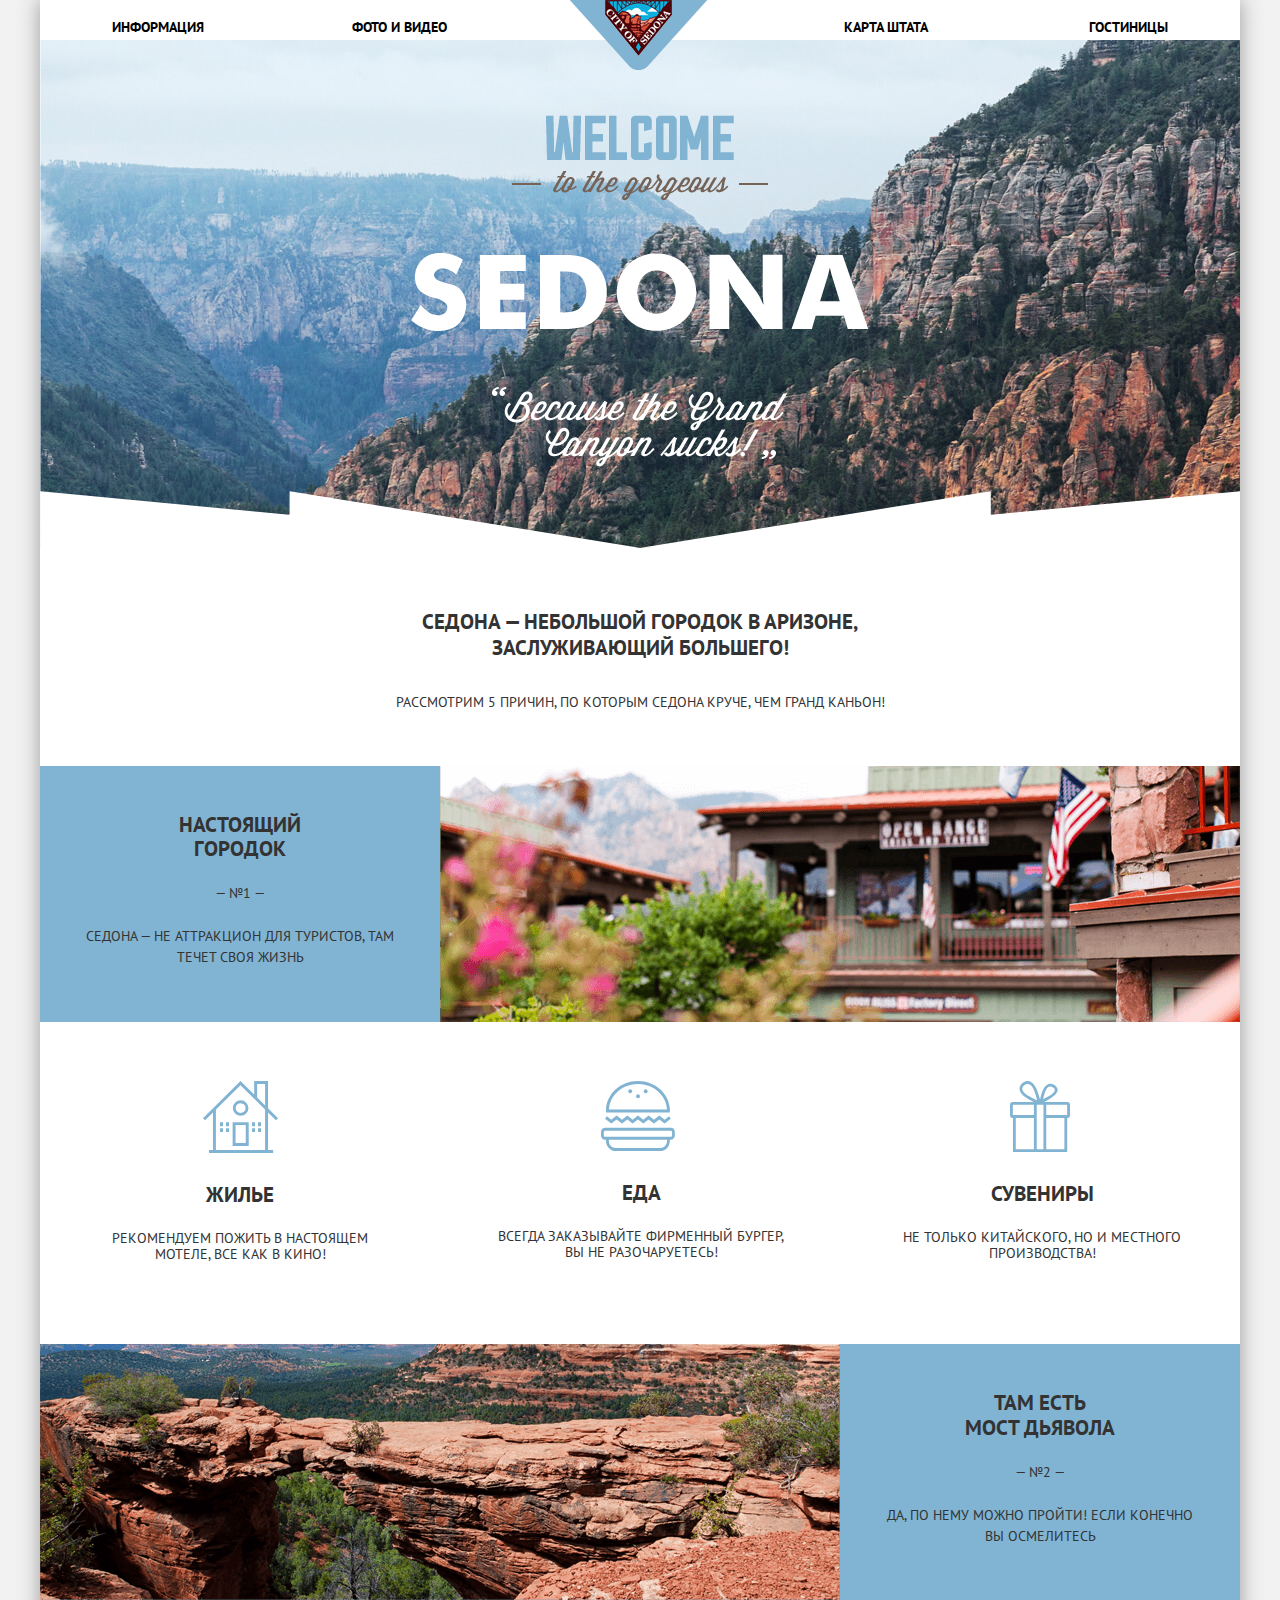
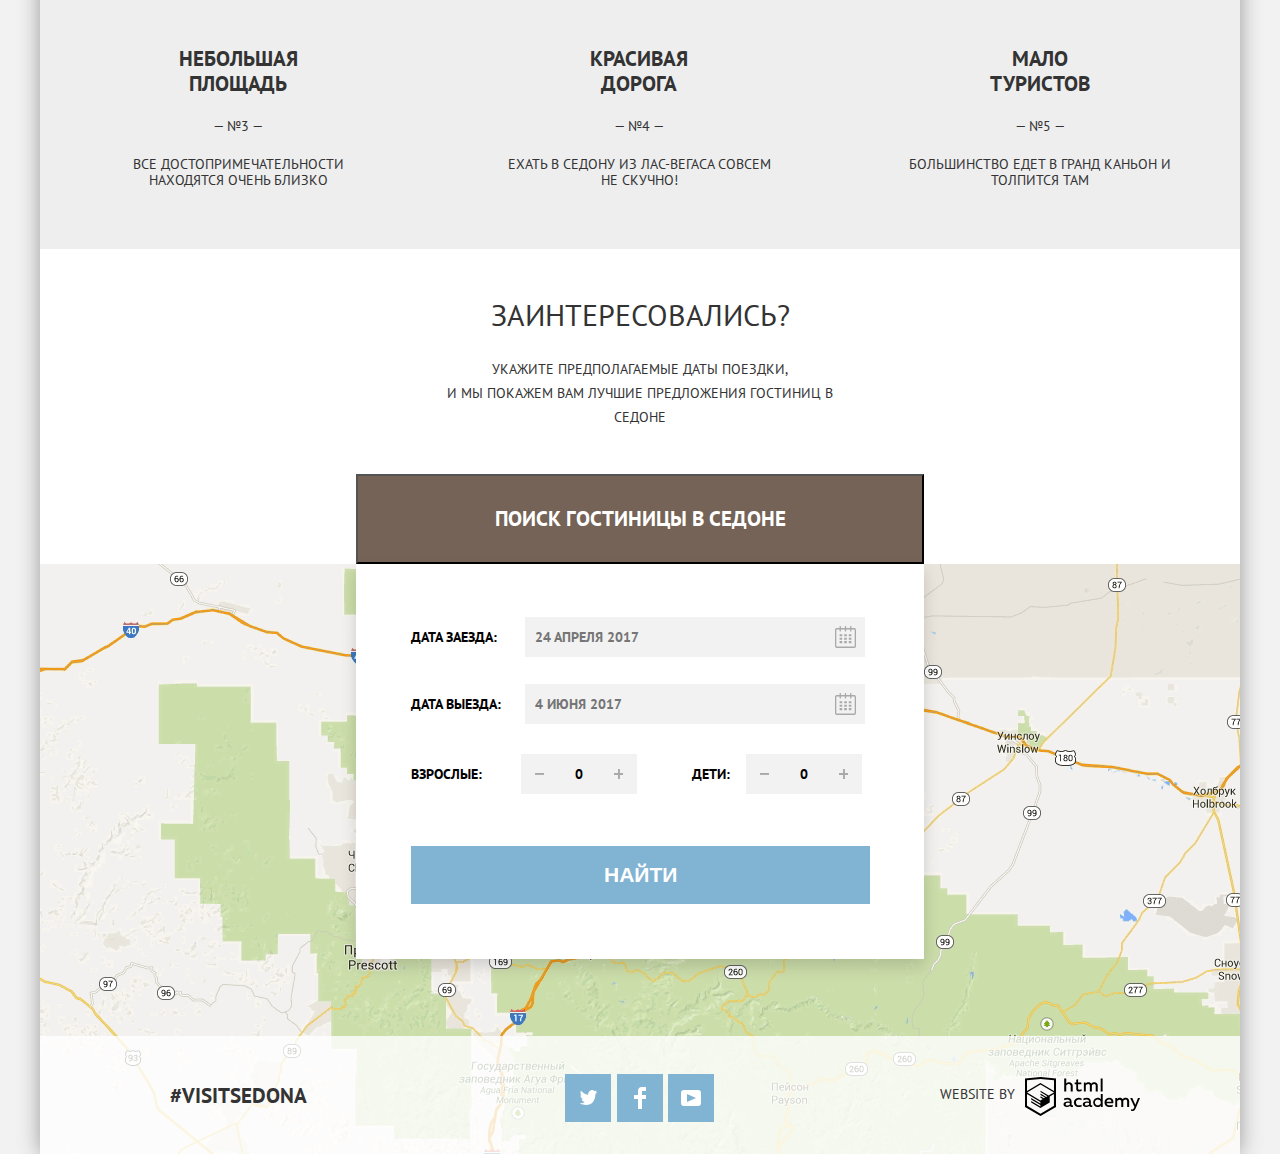
==== index.html @ ba8d563b "Initial commit" ====
<!DOCTYPE html>
<html lang="ru">
<head>
  <meta charset="utf-8">
  <title>Sedona</title>
  <link href="css/normalize.css" rel="stylesheet">
  <link href="https://fonts.googleapis.com/css?family=PT+Sans:400,700&amp;subset=cyrillic" rel="stylesheet">
  <link rel="StyleSheet" href="css/style.css" type="text/css">
</head>
<body>
  <div class="container">
    <header class="main-header">
      <a class="header-logo">
        <img src="img/logo.png" alt="Sedona">
      </a>
      <nav class="main-navigation">
        <ul class="site-navigation">
          <li><a href="#">Информация</a></li>
          <li><a href="#">Фото и видео</a></li>
          <li><a href="#">Карта штата</a></li>
          <li><a href="hotels.html">Гостиницы</a></li>
        </ul>
      </nav>
    </header>
    <div class="main-photo">
       <img src="img/sedona.png" alt="Welcome to the gorgeous Sedona"  width="458" height="352">
       <div class="photo-mask"></div>
    </div>
    <section class="info">
       <h2>Седона — небольшой городок в Аризоне, заслуживающий большего! </h2>
       <p>Рассмотрим 5 причин, по которым Седона круче, чем гранд каньон!</p>
    </section>
    <section class="advantage-long">
      <div class="advantage-great">
        <h2>Настоящий городок</h2>
        <p>— №1 —</p>
        <p>Седона — не аттракцион для туристов, там течет своя жизнь</p>
      </div>
      <div class="right-side">
        <img src="img/long1.png" alt="Аттракцион для туристов" width="800" height="256">
      </div>
    </section>
    <section class="features">
      <ul class="features-list">
        <li class="features-list-item">
          <div class="icon-house"></div>
          <h2>Жилье</h2>
          <p>Рекомендуем пожить в настоящем мотеле, все как в кино!</p>
        </li>
        <li class="features-list-item">
          <div class="icon-burger"></div>
          <h2>Еда</h2>
          <p>Всегда заказывайте Фирменный бургер, Вы не разочаруетесь!</p>
        </li>
        <li class="features-list-item">
          <div class="icon-present"></div>
          <h2>Сувениры</h2>
          <p>Не только китайского, но и местного производства!</p>
        </li>
      </ul>
    </section>
    <section class="advantage-long">
      <div class="left-side">
        <img src="img/long2.png" alt="Мост Дьявола"  width="800" height="256">
      </div>
      <div class="advantage-great">
        <h2>Там есть<br>Мост дьявола</h2>
        <p>— №2 —</p>
        <p>Да, по нему можно пройти! Если конечно вы осмелитесь</p>
      </div>
    </section>
    <section class="features">
      <ul class="features-less">
        <li class="features-less-item">
          <h2>Небольшая площадь</h2>
          <p>— №3 —</p>
          <p>Все достопримечательности находятся очень близко</p>
        </li>
        <li class="features-less-item">
          <h2>Красивая дорога</h2>
          <p>— №4 —</p>
          <p>Ехать в Седону из Лас-Вегаса совсем не скучно!</p>
        </li>
        <li class="features-less-item">
          <h2>Мало туристов</h2>
          <p>— №5 —</p>
          <p>Большинство едет в гранд каньон и толпится там</p>
        </li>
      </ul>
    </section>
    <section class="hotel-research">
      <p class="adv-title">Заинтересовались?</p>
      <p class="adv-blurb">Укажите предполагаемые даты поездки, <br> и мы покажем вам лучшие предложения гостиниц в седоне</p>
      <button class="destination-form" type="button">Поиск гостиницы В Cедоне</button>
      <form class="modal-form" action="#" method="post">
        <p>
          <label for="date-enter">Дата заезда:</label>
          <input id="date-enter" name="date" class="enter" type="text" value="" placeholder="24 апреля 2017">
          <button class="input-inline"> </button>
        </p>
        <p>
          <label for="date-exit">Дата выезда:</label>
          <input id="date-exit" name="date" class="exit" type="text" value="" placeholder="4 июня 2017">
          <button class="input-inline"> </button>
        </p>
        <div class="half-form">
          <p class="first-label">
            <label for="men">Взрослые:</label>
            <button class="form-minus" type="button">
              <svg class="svg-minus" xmlns="http://www.w3.org/2000/svg" width="9.917" height="1.917" viewBox="0 0 9.917 1.917">
                <path d="M0 0h9.917v1.917h-9.917z"></path>
              </svg>
            </button>
            <input class="form-men" id="men" type="text" value="0">
            <button class="form-plus" type="button">
              <svg class="svg-plus" xmlns="http://www.w3.org/2000/svg" width="9.917" height="9.917" viewBox="0 0 9.917 9.917">
                <path d="M9.917 4h-4v-4h-1.917v4h-4v1.917h4v4h1.917v-4h4z"></path>
              </svg>
            </button>
          </p>
          <p class="second-label">
            <label for="children">Дети:</label>
            <button class="form-minus" type="button">
              <svg class="svg-minus" xmlns="http://www.w3.org/2000/svg" width="9.917" height="1.917" viewBox="0 0 9.917 1.917">
                <path d="M0 0h9.917v1.917h-9.917z"></path>
              </svg>
            </button>
            <input class="form-children" id="children" type="text" value="0">
              <button class="form-plus" type="button">
                <svg class="svg-plus" xmlns="http://www.w3.org/2000/svg" width="9.917" height="9.917" viewBox="0 0 9.917 9.917">
                  <path d="M9.917 4h-4v-4h-1.917v4h-4v1.917h4v4h1.917v-4h4z"></path>
                </svg>
              </button>
          </p>
        </div>
        <button class="form-button" type="button">Найти</button>
      </form>
    </section>
    <section class="location">
      <iframe src="https://www.google.com/maps/embed?pb=!1m18!1m12!1m3!1d497670.94295836636!2d-112.11036700867096!3d34.970369541230816!2m3!1f0!2f0!3f0!3m2!1i1024!2i768!4f13.1!3m3!1m2!1s0x872da132f942b00d%3A0x5548c523fa6c8efd!2z0KHQtdC00L7QvdCwLCDQkNGA0LjQt9C-0L3QsCA4NjMzNiwg0KHQqNCQ!5e0!3m2!1sru!2sru!4v1487204715931" width="1200" height="593" style="border:0" allowfullscreen></iframe>
    </section>
    <footer class="footer-overlay">
      <p class="hashtag">
        <a href="#">#visitsedona</a>
      </p>
      <div class="social-footer">
        <div><a class="social-button tw" href="#"></a></div>
        <div><a class="social-button fb" href="#"></a></div>
        <div><a class="social-button yt" href="#"></a></div>
      </div>
      <div class="copyright">
        <p>website by</p>
        <a href="#" class="html-logo">
          <svg version="1.1" id="Layer_1" xmlns="http://www.w3.org/2000/svg" xmlns:xlink="http://www.w3.org/1999/xlink" width="115px" height="41px" x="0px" y="0px" viewBox="0 0 113.5 38.7" style="enable-background:new 0 0 113.5 38.7" xml:space="preserve">
            <title>HTML Academy</title>
            <path class="academy-logo" d="M46.8,28.2c0.2,0,0.4,0,0.6-0.1v1.4c-0.4,0.1-0.8,0.2-1.2,0.2c-0.7,0.1-1.4-0.3-1.8-1c-0.9,0.8-2.1,1.2-3.3,1.1
              c-1.6,0-3.1-0.9-3.1-2.7c0-2.2,2.1-2.9,3.9-2.9c0.8,0,1.5,0.1,2.3,0.3v-0.3c0-1.1-0.8-1.9-2.3-1.9c-1.1,0-2.2,0.2-3.2,0.7v-1.8
              c1.1-0.4,2.2-0.6,3.3-0.6c2.5,0,4,1.2,4,3.8v3.1c0,0.3,0.2,0.6,0.5,0.6L46.8,28.2z M40.1,27c0.1,0.8,0.7,1.4,1.5,1.3h0.1
              c0.9,0,1.9-0.3,2.5-1v-1.5c-0.6-0.1-1.3-0.2-1.9-0.2C41.3,25.6,40.1,25.9,40.1,27L40.1,27z M53.1,20.6c0.9,0,1.9,0.2,2.7,0.7v1.8
              c-0.7-0.5-1.6-0.7-2.4-0.7c-1.6-0.1-3,1-3.1,2.6c-0.1,1.6,1,3,2.6,3.1c0.2,0,0.3,0,0.5,0c0.9,0,1.8-0.2,2.5-0.7v1.8
              C55,29.6,54,29.8,53,29.8c-2.4,0.2-4.5-1.7-4.7-4.1c0,0,0,0,0,0v-0.4c-0.1-2.5,1.9-4.6,4.4-4.7H53.1z M65.8,28.2
              c0.2,0,0.4,0,0.6-0.1v1.4c-0.4,0.1-0.8,0.2-1.2,0.2c-0.7,0.1-1.4-0.3-1.8-1c-0.9,0.8-2.1,1.2-3.3,1.1c-1.6,0-3.1-0.9-3.1-2.7
              c0-2.2,2.1-2.9,3.9-2.9c0.8,0,1.5,0.1,2.3,0.3v-0.3c0-1.1-0.8-1.9-2.3-1.9c-1.1,0-2.2,0.2-3.2,0.7v-1.8c1.1-0.4,2.2-0.6,3.3-0.6
              c2.5,0,4,1.2,4,3.8v3.1c0,0.3,0.2,0.6,0.5,0.6L65.8,28.2z M59.1,27c0.1,0.8,0.7,1.4,1.5,1.3h0.1c0.9,0,1.9-0.3,2.5-1v-1.5
              c-0.6-0.1-1.3-0.2-1.9-0.2C60.2,25.6,59.1,25.9,59.1,27L59.1,27z M76.7,16.8v12.8h-1.8v-1.4c-0.8,1-2,1.7-3.3,1.6
              c-2.5-0.2-4.5-2.4-4.3-4.9c0.2-2.3,2-4.2,4.3-4.3c1.2,0,2.4,0.5,3.2,1.4v-5.1L76.7,16.8L76.7,16.8z M71.9,22.3
              c-1.6,0-2.9,1.3-2.9,2.9c0,1.6,1.3,2.9,2.9,2.9c1.2,0,2.3-0.7,2.8-1.8v-2.1C74.2,23,73.1,22.3,71.9,22.3z M83,20.6
              c3.5,0,4.7,2.8,4.1,5.3h-6.6c0.2,1.6,1.8,2.2,3.3,2.2c1,0,1.9-0.2,2.8-0.6v1.7c-1,0.4-2.1,0.6-3.1,0.6c-2.7,0-5-1.5-5-4.6
              c-0.1-2.4,1.7-4.5,4.2-4.6c0,0,0,0,0,0L83,20.6z M83.1,22.2c-1.3-0.1-2.5,0.9-2.6,2.2c0,0,0,0,0,0v0.1h4.8c0.1-1.1-0.7-2.1-1.8-2.3
              C83.4,22.2,83.2,22.2,83.1,22.2z M89.1,29.6v-8.8h1.7v1.1c0.7-0.8,1.8-1.3,2.9-1.3c1.1-0.1,2.1,0.5,2.7,1.4c0.8-0.9,1.9-1.4,3.1-1.4
              c1.8-0.1,3.3,1.3,3.3,3.1c0,0.1,0,0.3,0,0.4v5.5h-2v-5.4c0.1-0.9-0.6-1.7-1.5-1.8h-0.2c-0.8,0.1-1.6,0.5-2.1,1.2v6.1h-2v-5.4
              c0.1-0.9-0.6-1.7-1.5-1.8h-0.2c-0.9,0.1-1.8,0.6-2.3,1.4v5.9L89.1,29.6L89.1,29.6z M111.5,20.8h2l-4.1,9.9c-1,2.3-2.2,3-3.5,3
              c-0.4,0-0.8-0.1-1.2-0.2V32c0.3,0.1,0.6,0.1,0.9,0.1c1,0,1.7-0.7,2.2-2l0.2-0.4l-4.2-8.8h2.1l3,6.6L111.5,20.8z M40.7,1.5v5
              c0.7-0.8,1.8-1.2,2.8-1.2c1.9-0.1,3.5,1.3,3.6,3.2c0,0.1,0,0.2,0,0.4v5.4h-2V9.1c0.1-1-0.6-2-1.7-2.1c0,0,0,0,0,0h-0.3
              c-1,0.1-1.9,0.6-2.4,1.5v5.8h-2V1.5H40.7z M52.4,2.4v3.1h3.2v1.7h-3.2v4c0,1.1,0.5,1.5,1.7,1.5c0.6,0,1.2-0.1,1.8-0.4v1.7
              c-0.8,0.3-1.6,0.4-2.3,0.4c-1.5,0.2-2.8-0.9-3-2.3c0-0.2,0-0.4,0-0.5V7.2h-1.6V5.5h1.6V2.9L52.4,2.4z M58.1,14.3V5.5h1.7v1.1
              c0.7-0.8,1.8-1.3,2.9-1.3c1.1-0.1,2.1,0.5,2.7,1.4c0.8-0.9,1.9-1.4,3.1-1.4c1.8-0.1,3.3,1.3,3.3,3.1c0,0.1,0,0.3,0,0.4v5.5h-2V8.9
              C70,7.9,69.3,7.1,68.4,7c0,0,0,0-0.1,0h-0.2c-0.9,0.1-1.6,0.5-2.1,1.2v6.1h-2V8.9c0.1-0.9-0.5-1.8-1.4-1.9c0,0-0.1,0-0.1,0h-0.2
              c-0.9,0.1-1.8,0.6-2.3,1.4v5.9L58.1,14.3L58.1,14.3z M74.7,1.5h1.9v12.8h-1.9V1.5z M15.4,0h-0.2L0,1.6v28l15.3,9.1l15.3-9.1v-28
              L15.4,0z M28.6,28.4l-13.3,7.9L2,28.5V17l13.2,7.9v1.4l-9.1-5.4v1.4l9.1,5.5v1.5l-9.1-5.4v1.4l9.1,5.5l9.2-5.5v-5.9l4.1-2.5
              C28.6,16.8,28.6,28.5,28.6,28.4z M28.6,15.3l-3.6,2.1l-1.7,1l-8-4.8V15l6.8,4.1H22l-0.1,0.1l-1,0.6l-5.6-3.4v1.4l4.4,2.6l-1,0.7
              l-3.4-2v1.4l2.2,1.3l-2.3,1.4L2.1,15.4l13.2-7.9L28.6,15.3z M28.6,13.9L15.2,6L2,13.9V3.4L15.3,2l13.3,1.4L28.6,13.9L28.6,13.9z"/>
          </svg>
        </a>
      </div>
    </footer>
  </div>
</body>
</html>
---- css/style.css ----
body {
  margin: 0;
  padding: 0;
  font-family: "PT Sans", "Arial", sans-serif;
  font-size: 14px;
  color: #333333;
  text-transform: uppercase;
  background-color: #f2f2f2;
}
.container {
  width: 1200px;
  background-color: white;
  -webkit-box-shadow: 0 0 20px 0 #999;
  box-shadow: 0 0 20px 0 #999;
  margin: 0 auto;
  position: relative;
}
.main-navigation {
  font-size: 14px;
  line-height: 26px;
  font-weight: 700;
  color: #000;
  margin: 0;
  padding-top: 2px;
  background-color: #fff;
}
.main-navigation ul {
  list-style: none;
  display: -webkit-box;
  display: -ms-flexbox;
  display: flex;
  -ms-flex-wrap: wrap;
  flex-wrap: wrap;
  margin: 0;
  margin-top: 12px;
  padding: 0;
}
.main-navigation li {
  width: 20%;
}
.main-navigation li:first-child {
  margin-left: 72px;
}
.main-navigation li:last-child {
  margin-right: 72px;
}
.main-navigation a {
  text-decoration: none;
  color: #000;
}
.main-navigation a:hover {
  color: #81b3d2;
}
.main-navigation a:focus {
  color: #b2b2b2;
}
.main-navigation a:active {
  color: #766357;
}
.site-navigation .menu-setpoint {
  color: #766357;
}
.site-navigation li:nth-child(3),
.site-navigation li:nth-child(4) {
  text-align: right;
  margin-left: auto;
}
.site-navigation li:nth-child(4) {
  margin-left: 0;
}
.header-logo {
  position: absolute;
  left: 50%;
  margin-left: -70px;
}
.main-photo {
  height: 508px;
  background-color: #999;
  background-image: url("../img/bgphoto.jpg");
  text-align: center;
  width: 100%;
}
.main-photo img {
  margin-top: 75px;
}
.photo-mask {
  background-image: url("../img/mask.png");
  background-repeat: no-repeat;
  width: 100%;
  height: 57px;
  margin-top: 21px;
}
.info {
  text-align: center;
  width: 500px;
  text-align: center;
  margin: 56px auto;
  margin-top: 61px;
}
.info p {
  padding-top: 19px;
}
.info h2 {
  font-size: 21px;
  font-weight: 700;
  line-height: 26px;
  color: #333333;
  margin: 0;
  padding: 0;
}
.advantage-long {
  display: -webkit-box;
  display: -ms-flexbox;
  display: flex;
  width: 1200px;
  background-color: #81b3d2;
}
.advantage-great {
  width: 400px;
  text-align: center;
  padding-top: 30px;
}
.advantage-great p {
  width: 308px;
  margin: 0 auto;
  margin-left: 46px;
  text-align: center;
  margin-top: 22px;
  line-height: 21px;
}
.advantage-great h2 {
  width: 160px;
  margin-left: 120px;
  margin: 17px auto;
}
.right-side {
  width: 800px;
  height: auto;
  vertical-align: top;
}
.right-side img {
  display: block;
}
.left-side img {
  display: block;
}
.features-list {
  display: -webkit-box;
  display: -ms-flexbox;
  display: flex;
  -ms-flex-wrap: wrap;
  flex-wrap: wrap;
  -webkit-box-pack: justify;
  -ms-flex-pack: justify;
  justify-content: space-between;
  padding-right: 48px;
  padding-left: 50px;
  margin: 0;
  text-align: center;
  list-style: none;
}
.features-list li {
  width: 300px;
  padding-top: 59px;
  padding-bottom: 68px;
  text-align: center;
}
.features-list-item h2 {
  margin-top: 30px;
  margin-bottom: 23px;
}
.icon-house {
  height: 72px;
  width: 75px;
  margin: 0 auto;
  padding: 0;
  background-image: url("../img/icon-house.svg");
  background-repeat: no-repeat;
}
.icon-burger {
  height: 70px;
  width: 74px;
  margin: 0 auto;
  padding-right: 6px;
  vertical-align: bottom;
  background-image: url("../img/icon-burger.svg");
  background-repeat: no-repeat;
}
.icon-present {
  height: 71px;
  width: 64px;
  margin: 0 auto;
  background-image: url("../img/icon-gift.svg");
  background-repeat: no-repeat;
}
.features-less {
  display: -webkit-box;
  display: -ms-flexbox;
  display: flex;
  -ms-flex-wrap: wrap;
  flex-wrap: wrap;
  -webkit-box-pack: justify;
  -ms-flex-pack: justify;
  justify-content: space-between;
  text-align: center;
  padding-top: 47px;
  padding-right: 65px;
  padding-bottom: 61px;
  padding-left: 63px;
  margin: 0;
  background-color: #eeeeee;
  text-align: center;
  list-style: none;
}
.features-less-item {
  width: 270px;
  margin: 0;
}
.features-less-item h2 {
  width: 120px;
  margin: 0 auto;
}
.features-less-item p {
  padding-top: 22px;
  margin: 0;
}
.hotel-research {
  position: relative;
  margin: 0 auto;
  padding-top: 32px;
  width: 568px;
  text-align: center;
}
.adv-title {
  margin-top: 22px;
  margin-bottom: 30px;
  font-size: 30px;
  line-height: 24px;
}
.adv-blurb {
  padding: 0 65px;
  line-height: 24px;
  margin: 0;
}
.destination-form {
  position: relative;
  margin-top: 45px;
  padding: 30px 0;
  width: 100%;
  font-size: 21px;
  font-weight: bold;
  line-height: 26px;
  text-transform: uppercase;
  font-family: inherit;
  color: #ffffff;
  background-color: #766357;
}
.destination-form:hover {
  background-color: #604e43;
}
.destination-form:focus {
  color: rgba(242, 242, 242, 0.3);
  background-color: #503e33;
}
.location {
  height: 590px;
  background-image: url("../img/map.png");
  overflow: hidden;
  background-color: #f2f1ef;
}
.modal-form {
  margin: 0;
  position: absolute;
  z-index: 1;
  -webkit-transform-origin: top;
  -ms-transform-origin: top;
  transform-origin: top;
  width: 100%;
  padding: 53px 55px 51px 55px;
  -webkit-box-sizing: border-box;
  box-sizing: border-box;
  color: #000;
  font-weight: 700;
  text-align: left;
  background-color: #ffffff;
  -webkit-box-shadow: 0 7px 15px 0px rgba(0, 1, 1, .15);
  box-shadow: 0 7px 15px 0px rgba(0, 1, 1, .15);
}
.modal-form label {
  display: inline-block;
  width: 110px;
  font-size: 14px;
  vertical-align: middle;
  font-weight: 700;
  line-height: 26px
}
.modal-form input {
  font: inherit;
  background-color: #f2f2f2;
  border: none;
  outline-color: #e5e5e5;
  font-size: 14px;
  line-height: 26px;
  -webkit-box-sizing: border-box;
  box-sizing: border-box;
  vertical-align: middle;
  text-transform: uppercase;
  padding: 8px 10px;
  margin: 0;
}
.modal-form input:hover {
  background-color: #ebebeb;
}
.modal-form input:focus {
  background-color: #fff;
  color: #000;
  outline-color: #e5e5e5;
}
.enter,
.exit {
  width: 300px;
  height: 40px;
  margin: 0;
}
.input-inline {
  position: relative;
  background-color: #f2f2f2;
  background-image: url("../img/calendar.svg");
  background-repeat: no-repeat;
  background-position: center;
  outline: none;
  border: none;
  font-size: 14px;
  line-height: 26px;
  -webkit-box-sizing: border-box;
  box-sizing: border-box;
  vertical-align: middle;
  padding: 20px 20px;
  margin: 0;
  margin-left: -4px;
}
.input-inline:hover {
  background-image: url("../img/calendar-hover.svg");
}
.input-inline:active {
  background-image: url("../img/calendar-on.svg");
}
.form-minus,
.form-plus {
  background-color: #f2f2f2;
  border: none;
  vertical-align: middle;
  width: 40px;
  height: 40px;
  fill: #a9a9a9;
}
.svg-minus:hover,
.svg-plus:hover {
  fill: #000;
}
.svg-minus:focus,
.svg-plus:focus {
  fill: #81b3d2;
}
.half-form {
  display: -webkit-box;
  display: -ms-flexbox;
  display: flex;
  -ms-flex-wrap: nowrap;
  flex-wrap: nowrap;
}
.modal-form p {
  margin: 0;
  margin-bottom: 27px;
  padding: 0;
}
.half-form {
  display: -webkit-box;
  display: -ms-flexbox;
  display: flex;
  -ms-flex-wrap: nowrap;
  flex-wrap: nowrap;
  font-size: 0;
  margin-top: 30px;
}
.half-form input {
  line-height: 24pt;
  font-size: 14px;
  font-weight: 700;
  text-align: center;
  vertical-align: middle;
  width: 42px;
  height: 40px;
  padding: 4px;
  display: inline-block;
  border: none;
  -webkit-box-sizing: border-box;
  box-sizing: border-box;
  background-color: #f2f2f2;
}
.half-form input:focus {
  background-color: #fff;
  border: none;
}
.half-form button {
  width: 37px;
  height: 40px;
}
.second-label label {
  width: 54px;
  margin-left: 55px;
}
.form-button {
  font-size: 21px;
  font-weight: 700;
  text-align: center;
  text-transform: uppercase;
  color: #fff;
  vertical-align: middle;
  padding: 17px 193px;
  background-color: #81b3d2;
  border: none;
  margin: 25px 0 4px 0;
}
.form-button:hover {
  background-color: #669ec0;
}
.form-button:active {
  background-color: #5496bd;
  color: #94b9d2;
}
.copyright {
  display: -webkit-box;
  display: -ms-flexbox;
  display: flex;
  margin-left: auto;
  margin-right: 15px;
  vertical-align: middle;
  padding-top: 2px;
}
.copyright p {
  padding-right: 10px;
  margin-top: 10px;
}
.footer-overlay {
  display: -webkit-box;
  display: -ms-flexbox;
  display: flex;
  justify-content: space-between;
  height: 118px;
  position: absolute;
  bottom: 0;
  left: 0;
  -webkit-box-sizing: border-box;
  box-sizing: border-box;
  width: 100%;
  background: rgba(255, 255, 255, 0.8);
  padding: 38px 0;
}
.main-footer {
  display: -webkit-box;
  display: -ms-flexbox;
  display: flex;
  -webkit-box-pack: justify;
  -ms-flex-pack: justify;
  justify-content: space-between;
  bottom: 0;
  height: 90px;
  padding-top: 35px;
}
.hashtag {
  text-align: left;
  font-size: 21px;
  padding-left: 130px;
  font-weight: 700;
  color: #333;
  margin: 0;
  padding-top: 10px;
  width: 380px;
}
.hashtag a {
  color: #333;
  text-decoration: none;
}
.social-footer {
  display: -webkit-box;
  display: -ms-flexbox;
  display: flex;
  -webkit-box-pack: justify;
  -ms-flex-pack: justify;
  justify-content: space-between;
  margin-left: 10px;
  width: 149px;
  padding-left: 5px;
}
.social-button {
  display: block;
  background-color: #81b3d2;
  width: 46px;
  height: 48px;
}
.social-button:hover {
  background-color: #669ec0;
}
.social-button:active {
  background-color: #5496bd;
}
.tw {
  background-image: url("../img/tw.svg");
  background-repeat: no-repeat;
  background-position: center;
  background-size: 17px 15px;
}
.fb {
  background-image: url("../img/fb.svg");
  background-repeat: no-repeat;
  background-position: center;
  background-size: 12px 22px;
}
.yt {
  background-image: url("../img/yt.svg");
  background-repeat: no-repeat;
  background-position: center;
  background-size: 20px 16px;
}
.tw:active {
  background-image: url("../img/tw-on.svg");
}
.fb:active {
  background-image: url("../img/fb-on.svg");
}
.yt:active {
  background-image: url("../img/yt-on.svg");
}

.html-logo {
  margin: 0;
  padding: 0;
  width: 200px;
}
.academy-logo:hover {
  fill: #81b3d2;
}
.academy-logo:active {
  fill: #bdbbbc;
}

/*Second page*/
.filtre-main {
  color: #fff;
}
.filtration {
  background-color: #738fa8;
  background-image: url("../img/bgfilter.png");
  background-repeat: no-repeat;
  background-size: cover;
}
.filtre-options fieldset {
  border: none;
  padding-right: 115px;
  padding-bottom: 0;
  margin-bottom: 0;
  font-family: inherit;
}
.filtre-options legend {
  font-size: 16px;
  line-height: 21px;
  font-weight: 700;
}
.filtre-options ul {
  list-style: none;
  font-size: 14px;
  line-height: 21px;
  padding-left: 0;
}
.filtre-options li {
  padding-top: 10px;
}
.filtre-input:disabled + label {
  color: #6a6a6a;
}
.finded,
.hotel-data h2 {
  color: #333;
  font-size: 21px;
  line-height: 26px;
  font-weight: 700;
}
.hotel-data p {
  color: #333333;
  line-height: 21px;
  margin-top: 3px;
  margin-bottom: 17px;
}
.hotel-caption {
  color: #000;
  text-decoration: none;
}
.hotel-caption:hover  {
  color: #81b3d2;
  text-decoration: none;
}
.hotel-caption:active {
  color: #cacaca;
  text-decoration: none;
}
.serial-up,
.serial-down {
  width: 10px;
  height: auto;
  list-style: none;
  padding-top: 10px;
}
.serial-up {
  padding-right: 10px;
}
.icon-up:hover,
.icon-down:hover {
  fill: #231f20;
}
.icon-up:focus,
.icon-down:focus {
  fill: #81b3d2;
}
.search-result {
  border-top: 1px solid #e5e5e5;
}
.search-result:last-child {
  border-bottom: 1px solid #e5e5e5;
}
.resuslt-details {
  text-decoration: none;
  color: #fff;
  font-weight: 700;
  line-height: 21px;
  background-color: #81b3d2;
  padding: 5px 17px;
}
.resuslt-details:hover {
  background-color: #669ec0;
}
.resuslt-details:active {
  color: rgba(255, 255, 255, 0.3);
  background-color: #5496bd;
}
.resuslt-booking {
  color: #fff;
  font-weight: 700;
  line-height: 21px;
  background-color: #766357;
  padding: 5px 16px;
  text-decoration: none;
}
.resuslt-booking:hover {
  background-color: #604e43;
}
.resuslt-booking:active {
  color: rgba(255, 255, 255, 0.3);
  background-color: #503e33;
}
.ratio-count {
  color: #666666;
  line-height: 21px;
  background-color: #f2f2f2;
  padding: 4px 14px;
  margin: 0;
}
.search-ratio {
  text-align: right;
  position: relative;
  margin-left: auto;
}
.hotel-stars>span {
  font-size: 0;
  display: inline-block;
  vertical-align: top;
  width: 20px;
  height: 17px;
  margin-bottom: 47px;
  background-image: url("../img/rate.svg");
  background-repeat: no-repeat;
}
.filtre-options {
  display: -webkit-box;
  display: -ms-flexbox;
  display: flex;
  text-align: left;
  padding-left: 72px;
  padding-right: 72px;
  padding-top: 28px;
  padding-bottom: 20px;
}
.filtre-options fieldset {
  width: 257px;
  margin: 0;
  padding: 0;
}
/*Фильтр*/

.filter-checkboxes {
  margin: 0;
  padding: 0;
  list-style-type: none;
}
.filter-checkboxes li {
  margin: 14px 0;
}
.filter-checkbox {
  display: none;
}
.filter-checkbox + label {
  position: relative;
  padding-left: 40px;
  cursor: pointer;
}
.filter-checkbox + label::before {
  content: "";
  position: absolute;
  top: -2px;
  left: 0;
  width: 23px;
  height: 23px;
  background-image: url("../img/checkbox-off.png");
  background-repeat: no-repeat;
}
.filter-checkbox:checked + label::before {
  width: 27px;
  background-image: url("../img/checkbox-on.png");
}
.filter-checkbox:disabled + label {
  color: #6a6a6a;
}
.filter-checkbox:disabled + label::before {
  background-image: url("../img/checkbox-off-disable.svg");
}
.filter-checkbox:checked:disabled + label::before {
  width: 27px;
  background-image: url("../img/checkbox-on-disable.svg");
}
.form-range {
  width: 317px;
  margin-left: auto;
}
.form-range-title {
  margin-bottom: 10px;
  font-weight: 700;
  font-size: 16px;
  line-height: 21px;
}
.price-controls {
  position: relative;
  height: 24px;
  padding-bottom: 8px;
  margin-bottom: 20px;
  font-size: 0;
  border: 2px solid #ffffff;
  border-radius: 2px;
}
.price-controls::after {
  content: "";
  position: absolute;
  top: 50%;
  left: 50%;
  width: 2px;
  height: 22px;
  background: #ffffff;
  -webkit-transform: translate(-50%, -50%);
  -ms-transform: translate(-50%, -50%);
  transform: translate(-50%, -50%);
}
.price-controls label {
  display: inline-block;
  vertical-align: middle;
  font-size: 14px;
  padding-top: 6px;
  line-height: 21px;
  cursor: pointer;
}
.price-controls .min-price,
.price-controls .max-price {
  width: 84px;
  padding-left: 62px;
}
.price-controls input {
  width: 50px;
  margin: 0;
  color: inherit;
  font: inherit;
  background: none;
  border: none;
}
.range-controls {
  position: relative;
  margin-bottom: 31px;
}
.range-controls .scale {
  height: 2px;
  background: rgba(255, 255, 255, 0.3);
}
.range-controls .bar {
  width: 80%;
  height: 2px;
  background: #ffffff;
}
.range-toggle {
  position: absolute;
  top: -9px;
  width: 4px;
  height: 4px;
  background: #ababab;
  border: 8px solid #ffffff;
  border-radius: 50%;
  -webkit-box-shadow: 0 2px 1px 0 rgba(0, 1, 1, 0.2);
  box-shadow: 0 2px 1px 0 rgba(0, 1, 1, 0.2);
  cursor: pointer;
}
.range-toggle:hover {
  background: #1c4f80;
}
.range-toggle-min {
  left: 0;
}
.range-toggle-max {
  left: 80%;
}
.btn-transparent {
  display: block;
  margin: 0 82px;
  padding: 6px 31px;
  font-size: 14px;
  line-height: 21px;
  color: #ffffff;
  text-transform: uppercase;
  background: transparent;
  border: 2px solid #ffffff;
  border-radius: 2px;
  cursor: pointer;
}
.btn-transparent:hover {
  color: #000000;
  background: #ffffff;
}
.filter-result {
  display: -webkit-box;
  display: -ms-flexbox;
  display: flex;
  -ms-flex-wrap: wrap;
  flex-wrap: wrap;
  padding-left: 72px;
  padding-right: 72px;
  padding-top: 9px;
  padding-bottom: 10px;
}
.sort-label {
  padding-top: 15px;
  padding-left: 26px;
  font-size: 12px;
  font-weight: 700;
  line-height: 18px;
  margin-left: 20px;
}
.sort {
  display: -webkit-box;
  display: -ms-flexbox;
  display: flex;
  list-style: none;
  font-size: 12px;
  padding-top: 17px;
  padding-left: 6px;
}
.sort-type,
.sort-rate {
  color: rgba(0, 0, 0, 0.3);
  text-decoration: none;
  border-bottom: 1px dashed #81b3d2;
}
.sort-price:hover,
.sort-type:hover,
.sort-rate:hover {
  color: #81b3d2;
}
.sort-price:active,
.sort-type:active,
.sort-rate:active {
  color: #000;
  border-bottom: none;
}
.sort li {
  padding-left: 34px;
}
.sort-price {
  margin: 0;
  padding: 0;
  text-decoration: none;
  border: none;
  color: #81b3d2;
}
.serial {
  display: -webkit-box;
  display: -ms-flexbox;
  display: flex;
  width: 150px;
  -webkit-box-pack: end;
  -ms-flex-pack: end;
  justify-content: flex-end;
  margin-left: auto;
  padding-top: 4px;
}
.serial-down,
.serial-up {
  width: 13px;
  height: 12px;
}
.search-result {
  display: -webkit-box;
  display: -ms-flexbox;
  display: flex;
  padding: 29px 72px;
}
.search-result h2 {
  margin-top: -5px;
  margin-bottom: 0;
}
.hotel-data {
  display: -webkit-box;
  display: -ms-flexbox;
  display: flex;
  -ms-flex-wrap: wrap;
  flex-wrap: wrap;
  width: 259px;
  margin-left: 30px;
}
.hotel-data {
  display: flex;
  flex-wrap: wrap;
  width: 280px;
}
.hotel-booking {
  margin-left: 7px;
  margin-top: 0;
  margin-bottom: 1px;
}
.hotel-info {
  margin-top: 0;
  margin-bottom: 1px;
}
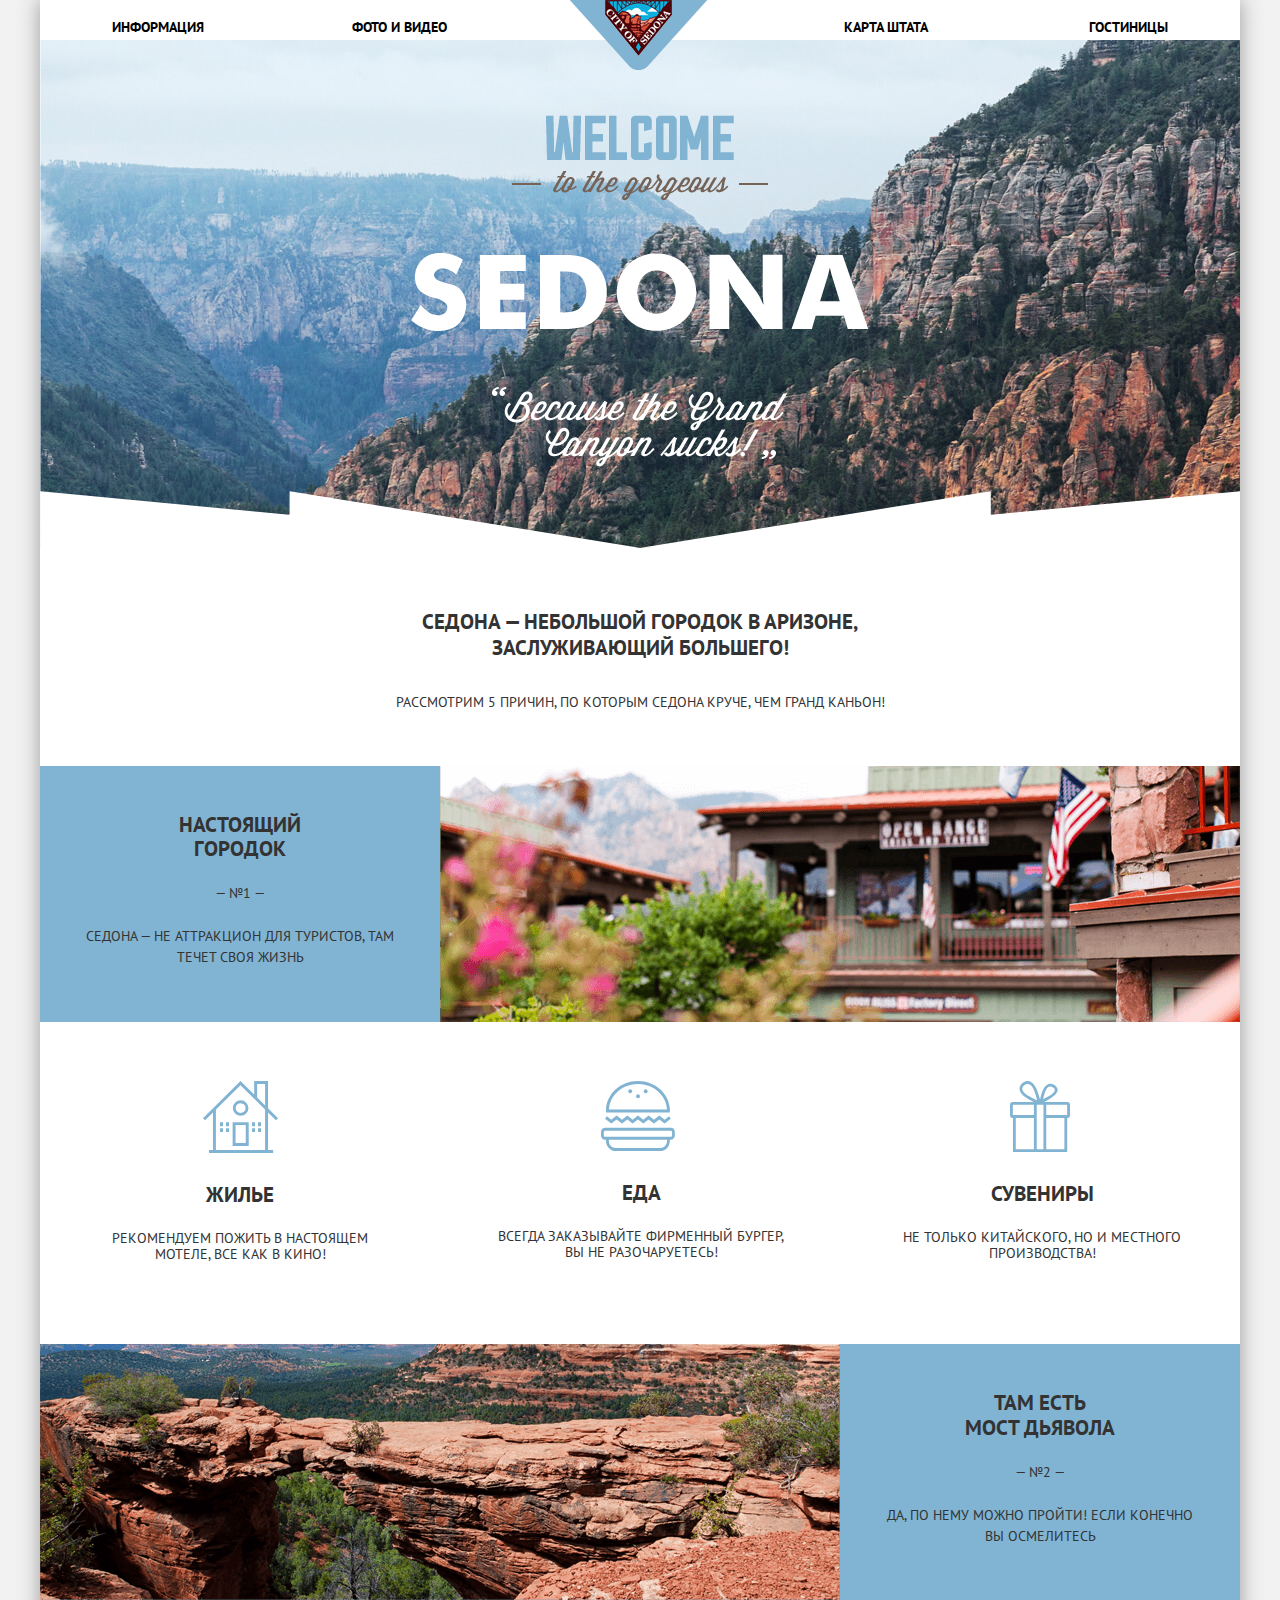
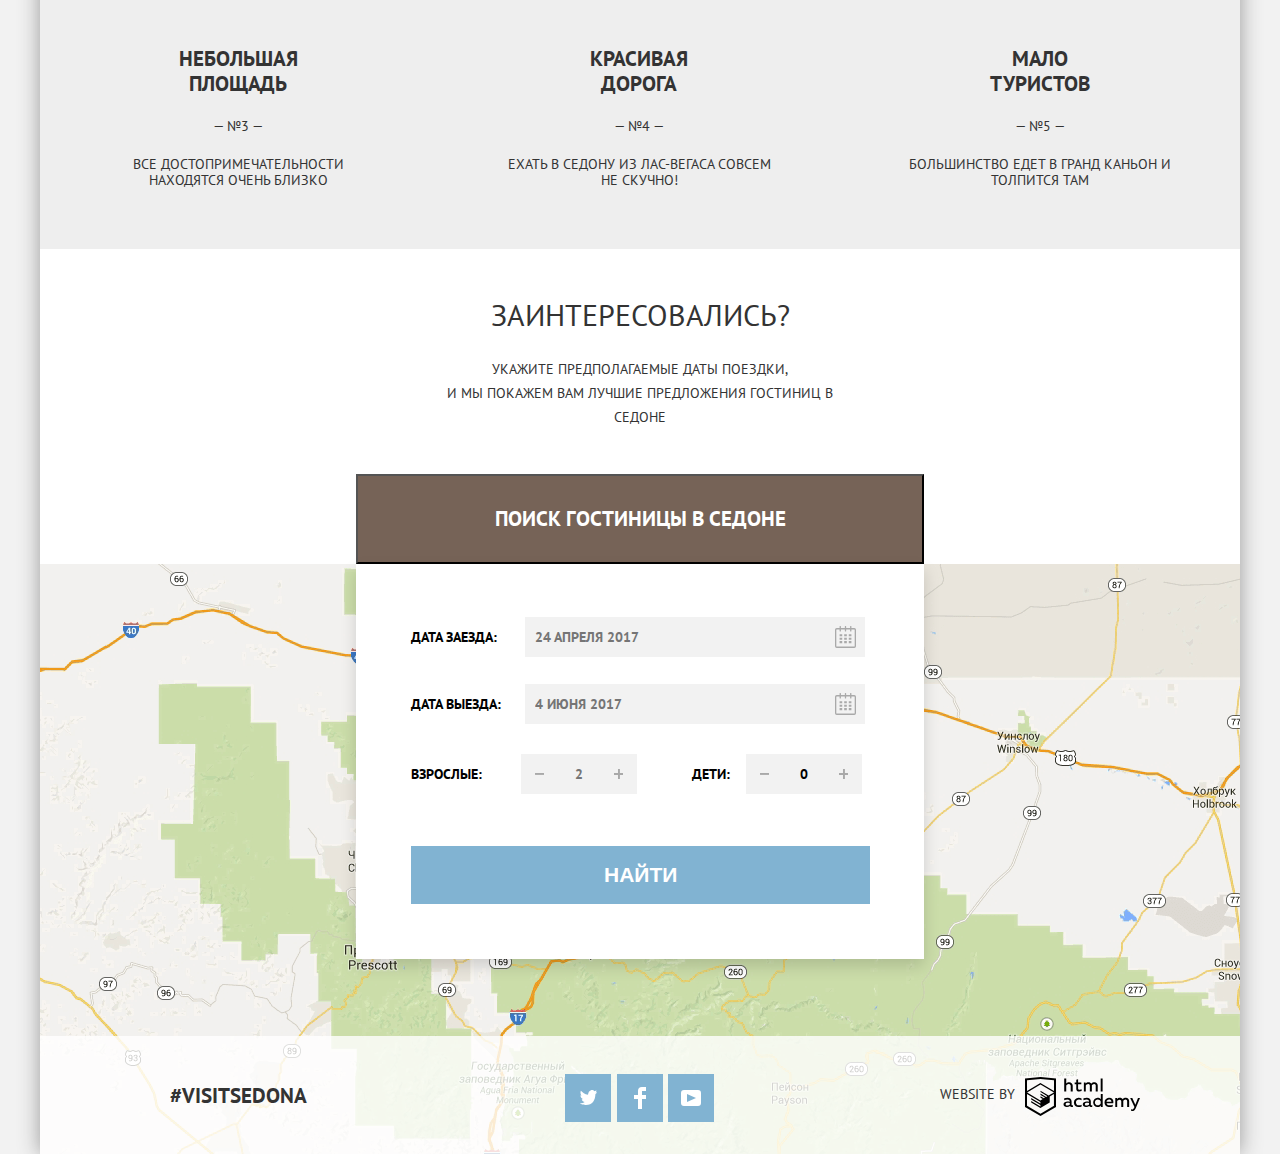
==== commit 10d9bb84: "Fix" ====
--- a/index.html
+++ b/index.html
@@ -111,7 +111,7 @@
                 <path d="M0 0h9.917v1.917h-9.917z"></path>
               </svg>
             </button>
-            <input class="form-men" id="men" type="text" value="0">
+            <input class="form-men" id="men" type="text" value="" placeholder="2">
             <button class="form-plus" type="button">
               <svg class="svg-plus" xmlns="http://www.w3.org/2000/svg" width="9.917" height="9.917" viewBox="0 0 9.917 9.917">
                 <path d="M9.917 4h-4v-4h-1.917v4h-4v1.917h4v4h1.917v-4h4z"></path>
